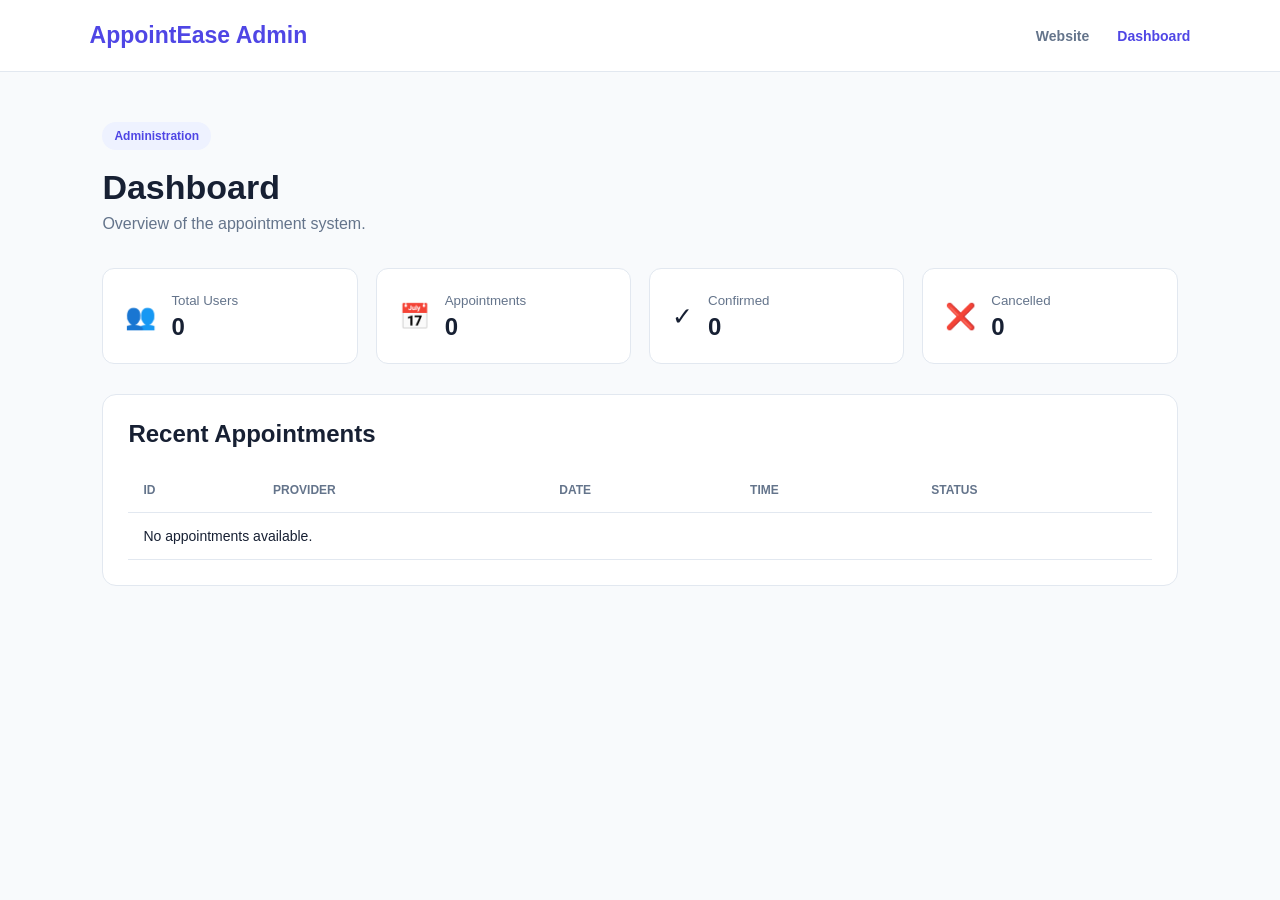
==== admin.html @ 82536679 "first commit" ====
<!DOCTYPE html>
<html lang="en">
<head>
    <meta charset="UTF-8">
    <meta name="viewport" content="width=device-width, initial-scale=1.0">
    <title>Admin Dashboard | AppointEase</title>
    <link rel="stylesheet" href="css/style.css">
</head>

<body>

<nav class="navbar">
    <div class="logo">AppointEase Admin</div>

    <div class="nav-links">
        <a href="index.html">Website</a>
        <a href="admin.html" class="active">Dashboard</a>
    </div>
</nav>

<main class="page-container">

    <div class="page-header">
        <div>
            <span class="badge">Administration</span>
            <h1>Dashboard</h1>
            <p>Overview of the appointment system.</p>
        </div>
    </div>

    <div class="stats-grid">

        <div class="stat-card">
            <span>👥</span>
            <div>
                <small>Total Users</small>
                <h2 id="userCount">0</h2>
            </div>
        </div>

        <div class="stat-card">
            <span>📅</span>
            <div>
                <small>Appointments</small>
                <h2 id="appointmentCount">0</h2>
            </div>
        </div>

        <div class="stat-card">
            <span>✓</span>
            <div>
                <small>Confirmed</small>
                <h2 id="confirmedCount">0</h2>
            </div>
        </div>

        <div class="stat-card">
            <span>❌</span>
            <div>
                <small>Cancelled</small>
                <h2 id="cancelledCount">0</h2>
            </div>
        </div>

    </div>

    <div class="admin-section">

        <h2>Recent Appointments</h2>

        <div class="table-wrapper">

            <table>

                <thead>
                    <tr>
                        <th>ID</th>
                        <th>Provider</th>
                        <th>Date</th>
                        <th>Time</th>
                        <th>Status</th>
                    </tr>
                </thead>

                <tbody id="adminAppointments"></tbody>

            </table>

        </div>

    </div>

</main>

<script src="js/admin.js"></script>

</body>
</html>
---- css/style.css ----
* {
    margin: 0;
    padding: 0;
    box-sizing: border-box;
}

:root {
    --primary: #4f46e5;
    --primary-dark: #3730a3;
    --background: #f8fafc;
    --white: #ffffff;
    --text: #172033;
    --muted: #64748b;
    --border: #e2e8f0;
    --success: #16a34a;
    --danger: #dc2626;
}

body {
    font-family: Arial, Helvetica, sans-serif;
    background: var(--background);
    color: var(--text);
}

/* NAVBAR */

.navbar {
    height: 72px;
    background: var(--white);
    border-bottom: 1px solid var(--border);

    display: flex;
    align-items: center;
    justify-content: space-between;

    padding: 0 7%;
}

.logo {
    font-size: 23px;
    font-weight: 800;
    color: var(--primary);
}

.nav-links {
    display: flex;
    gap: 28px;
    align-items: center;
}

.nav-links a {
    color: var(--muted);
    text-decoration: none;
    font-size: 14px;
    font-weight: 600;
}

.nav-links a:hover,
.nav-links a.active {
    color: var(--primary);
}

/* BUTTONS */

.btn {
    display: inline-flex;
    justify-content: center;
    align-items: center;

    padding: 12px 20px;

    border-radius: 8px;

    text-decoration: none;

    font-size: 14px;
    font-weight: 700;

    border: none;
    cursor: pointer;

    transition: 0.2s;
}

.primary {
    background: var(--primary);
    color: white;
}

.primary:hover {
    background: var(--primary-dark);
}

.secondary {
    background: white;
    color: var(--primary);
    border: 1px solid var(--border);
}

.secondary:hover {
    border-color: var(--primary);
}

.full {
    width: 100%;
}

/* HERO */

.hero {
    min-height: 550px;

    display: flex;
    align-items: center;
    justify-content: space-between;

    gap: 80px;

    padding: 80px 10%;
}

.hero-content {
    max-width: 600px;
}

.badge {
    display: inline-block;

    background: #eef2ff;
    color: var(--primary);

    padding: 7px 12px;

    border-radius: 20px;

    font-size: 12px;
    font-weight: 700;

    margin-bottom: 18px;
}

.hero h1 {
    font-size: 52px;
    line-height: 1.08;
    margin-bottom: 20px;
}

.hero p {
    color: var(--muted);
    font-size: 17px;
    line-height: 1.7;
}

.hero-buttons {
    display: flex;
    gap: 12px;
    margin-top: 30px;
}

.hero-card {
    width: 350px;

    background: white;

    border: 1px solid var(--border);
    border-radius: 18px;

    padding: 30px;

    box-shadow: 0 20px 50px rgba(15, 23, 42, 0.08);
}

.calendar-icon {
    font-size: 48px;
    margin-bottom: 20px;
}

.hero-card h3 {
    font-size: 24px;
    margin-bottom: 8px;
}

.hero-card p {
    font-size: 14px;
}

.mini-appointment {
    margin-top: 15px;

    padding: 15px;

    background: #f8fafc;

    border-radius: 10px;

    display: flex;
    justify-content: space-between;
}

/* FEATURES */

.features {
    background: white;
    padding: 80px 10%;
    text-align: center;
}

.features h2 {
    font-size: 34px;
}

.section-subtitle {
    color: var(--muted);
    margin-top: 10px;
}

.feature-grid {
    margin-top: 45px;

    display: grid;

    grid-template-columns: repeat(4, 1fr);

    gap: 20px;
}

.feature-card {
    border: 1px solid var(--border);
    border-radius: 14px;

    padding: 30px;

    text-align: left;
}

.feature-icon {
    font-size: 30px;
    margin-bottom: 18px;
}

.feature-card h3 {
    margin-bottom: 10px;
}

.feature-card p {
    color: var(--muted);
    font-size: 14px;
    line-height: 1.6;
}

/* PAGE */

.page-container {
    padding: 50px 8%;
}

.page-header {
    display: flex;
    align-items: center;
    justify-content: space-between;

    margin-bottom: 35px;
}

.page-header h1 {
    font-size: 34px;
    margin-bottom: 8px;
}

.page-header p {
    color: var(--muted);
}

.search-input {
    width: 280px;
}

/* INPUTS */

input,
select,
textarea {
    width: 100%;

    padding: 13px 14px;

    border: 1px solid var(--border);
    border-radius: 8px;

    font-size: 14px;

    outline: none;

    background: white;

    margin-bottom: 20px;
}

input:focus,
select:focus,
textarea:focus {
    border-color: var(--primary);
}

label {
    display: block;

    font-size: 13px;
    font-weight: 700;

    margin-bottom: 8px;
}

/* PROVIDERS */

.provider-grid {
    display: grid;

    grid-template-columns: repeat(4, 1fr);

    gap: 20px;
}

.provider-card {
    background: white;

    border: 1px solid var(--border);

    border-radius: 14px;

    padding: 25px;

    text-align: center;
}

.provider-avatar {
    width: 80px;
    height: 80px;

    display: flex;
    align-items: center;
    justify-content: center;

    background: #eef2ff;

    border-radius: 50%;

    font-size: 38px;

    margin: 0 auto 18px;
}

.provider-card h3 {
    margin-bottom: 7px;
}

.specialty {
    color: var(--muted);
    font-size: 14px;
}

.provider-info {
    display: flex;
    justify-content: space-between;

    padding: 15px 0;

    margin: 15px 0;

    border-top: 1px solid var(--border);
    border-bottom: 1px solid var(--border);

    font-size: 13px;
}

/* BOOKING */

.form-page {
    max-width: 800px;
    margin: auto;
    padding: 55px 20px;
}

.form-header {
    text-align: center;
    margin-bottom: 30px;
}

.form-header h1 {
    font-size: 34px;
    margin-bottom: 8px;
}

.form-header p {
    color: var(--muted);
}

.booking-card {
    background: white;

    border: 1px solid var(--border);

    border-radius: 15px;

    padding: 35px;

    box-shadow: 0 10px 30px rgba(15, 23, 42, 0.04);
}

/* APPOINTMENTS */

.stats-grid {
    display: grid;

    grid-template-columns: repeat(4, 1fr);

    gap: 18px;

    margin-bottom: 30px;
}

.stat-card {
    background: white;

    border: 1px solid var(--border);

    border-radius: 12px;

    padding: 22px;

    display: flex;
    gap: 15px;
    align-items: center;
}

.stat-card > span {
    font-size: 25px;
}

.stat-card small {
    color: var(--muted);
}

.stat-card h2 {
    margin-top: 4px;
}

.appointment-list {
    display: grid;
    gap: 15px;
}

.appointment-card {
    background: white;

    border: 1px solid var(--border);

    border-radius: 12px;

    padding: 22px;

    display: flex;
    align-items: center;
    justify-content: space-between;
}

.appointment-card h3 {
    margin-bottom: 8px;
}

.appointment-card p {
    color: var(--muted);
    font-size: 14px;
    margin-bottom: 5px;
}

.appointment-actions {
    display: flex;
    gap: 8px;
}

.status {
    display: inline-block;

    padding: 5px 10px;

    border-radius: 20px;

    font-size: 12px;
    font-weight: 700;
}

.status.confirmed {
    color: var(--success);
    background: #dcfce7;
}

.status.cancelled {
    color: var(--danger);
    background: #fee2e2;
}

.status.completed {
    color: var(--primary);
    background: #eef2ff;
}

/* AUTH */

.auth-body {
    min-height: 100vh;

    display: flex;
    justify-content: center;
    align-items: center;

    background: #f1f5f9;
}

.auth-container {
    width: 900px;

    display: grid;

    grid-template-columns: 1fr 1fr;

    background: white;

    border-radius: 18px;

    overflow: hidden;

    box-shadow: 0 20px 60px rgba(15, 23, 42, 0.1);
}

.auth-brand {
    background: #eef2ff;

    padding: 60px;

    display: flex;
    flex-direction: column;
    justify-content: center;
}

.auth-brand h1 {
    font-size: 38px;
    margin: 30px 0 12px;
}

.auth-brand p {
    color: var(--muted);
    line-height: 1.6;
}

.auth-card {
    padding: 50px;
}

.auth-card h2 {
    font-size: 30px;
    margin-bottom: 8px;
}

.muted {
    color: var(--muted);
    margin-bottom: 30px;
}

.auth-footer {
    text-align: center;
    color: var(--muted);
    font-size: 14px;
    margin-top: 20px;
}

.auth-footer a {
    color: var(--primary);
    font-weight: 700;
}

/* PROFILE */

.profile-page {
    max-width: 700px;
    margin: auto;
    padding: 60px 20px;
}

.profile-card {
    background: white;

    border: 1px solid var(--border);

    border-radius: 18px;

    padding: 40px;

    text-align: center;
}

.profile-avatar {
    width: 100px;
    height: 100px;

    border-radius: 50%;

    background: #eef2ff;

    display: flex;
    align-items: center;
    justify-content: center;

    font-size: 45px;

    margin: auto auto 20px;
}

.profile-card > p {
    color: var(--muted);
}

.profile-details {
    display: grid;

    grid-template-columns: 1fr 1fr;

    gap: 15px;

    margin: 30px 0;

    text-align: left;
}

.profile-details div {
    padding: 18px;

    border: 1px solid var(--border);

    border-radius: 10px;
}

.profile-details span {
    display: block;

    font-size: 12px;

    color: var(--muted);

    margin-bottom: 7px;
}

/* ADMIN */

.admin-section {
    background: white;

    border: 1px solid var(--border);

    border-radius: 14px;

    padding: 25px;
}

.admin-section h2 {
    margin-bottom: 20px;
}

.table-wrapper {
    overflow-x: auto;
}

table {
    width: 100%;
    border-collapse: collapse;
}

th,
td {
    padding: 15px;

    text-align: left;

    border-bottom: 1px solid var(--border);

    font-size: 14px;
}

th {
    color: var(--muted);
    font-size: 12px;
    text-transform: uppercase;
}

/* MODAL */

.modal {
    display: none;

    position: fixed;

    inset: 0;

    background: rgba(15, 23, 42, 0.5);

    align-items: center;
    justify-content: center;

    padding: 20px;
}

.modal.show {
    display: flex;
}

.modal-card {
    width: 400px;

    background: white;

    border-radius: 16px;

    padding: 35px;

    text-align: center;
}

.success-icon {
    width: 65px;
    height: 65px;

    margin: 0 auto 20px;

    border-radius: 50%;

    background: #dcfce7;

    color: var(--success);

    display: flex;
    align-items: center;
    justify-content: center;

    font-size: 30px;
}

.modal-card h2 {
    margin-bottom: 10px;
}

.modal-card p {
    color: var(--muted);
    margin-bottom: 25px;
}

/* FOOTER */

footer {
    padding: 30px;

    text-align: center;

    background: #0f172a;

    color: #94a3b8;

    font-size: 13px;
}

/* RESPONSIVE */

@media (max-width: 900px) {

    .hero {
        flex-direction: column;
        padding: 60px 7%;
    }

    .hero-card {
        width: 100%;
    }

    .feature-grid,
    .provider-grid {
        grid-template-columns: repeat(2, 1fr);
    }

    .stats-grid {
        grid-template-columns: repeat(2, 1fr);
    }

    .auth-container {
        width: 95%;
    }
}

@media (max-width: 600px) {

    .navbar {
        padding: 0 20px;
    }

    .nav-links {
        display: none;
    }

    .hero h1 {
        font-size: 38px;
    }

    .feature-grid,
    .provider-grid,
    .stats-grid {
        grid-template-columns: 1fr;
    }

    .page-header {
        flex-direction: column;
        align-items: flex-start;
        gap: 20px;
    }

    .search-input {
        width: 100%;
    }

    .auth-container {
        grid-template-columns: 1fr;
    }

    .auth-brand {
        display: none;
    }

    .appointment-card {
        flex-direction: column;
        align-items: flex-start;
        gap: 20px;
    }

    .profile-details {
        grid-template-columns: 1fr;
    }
}
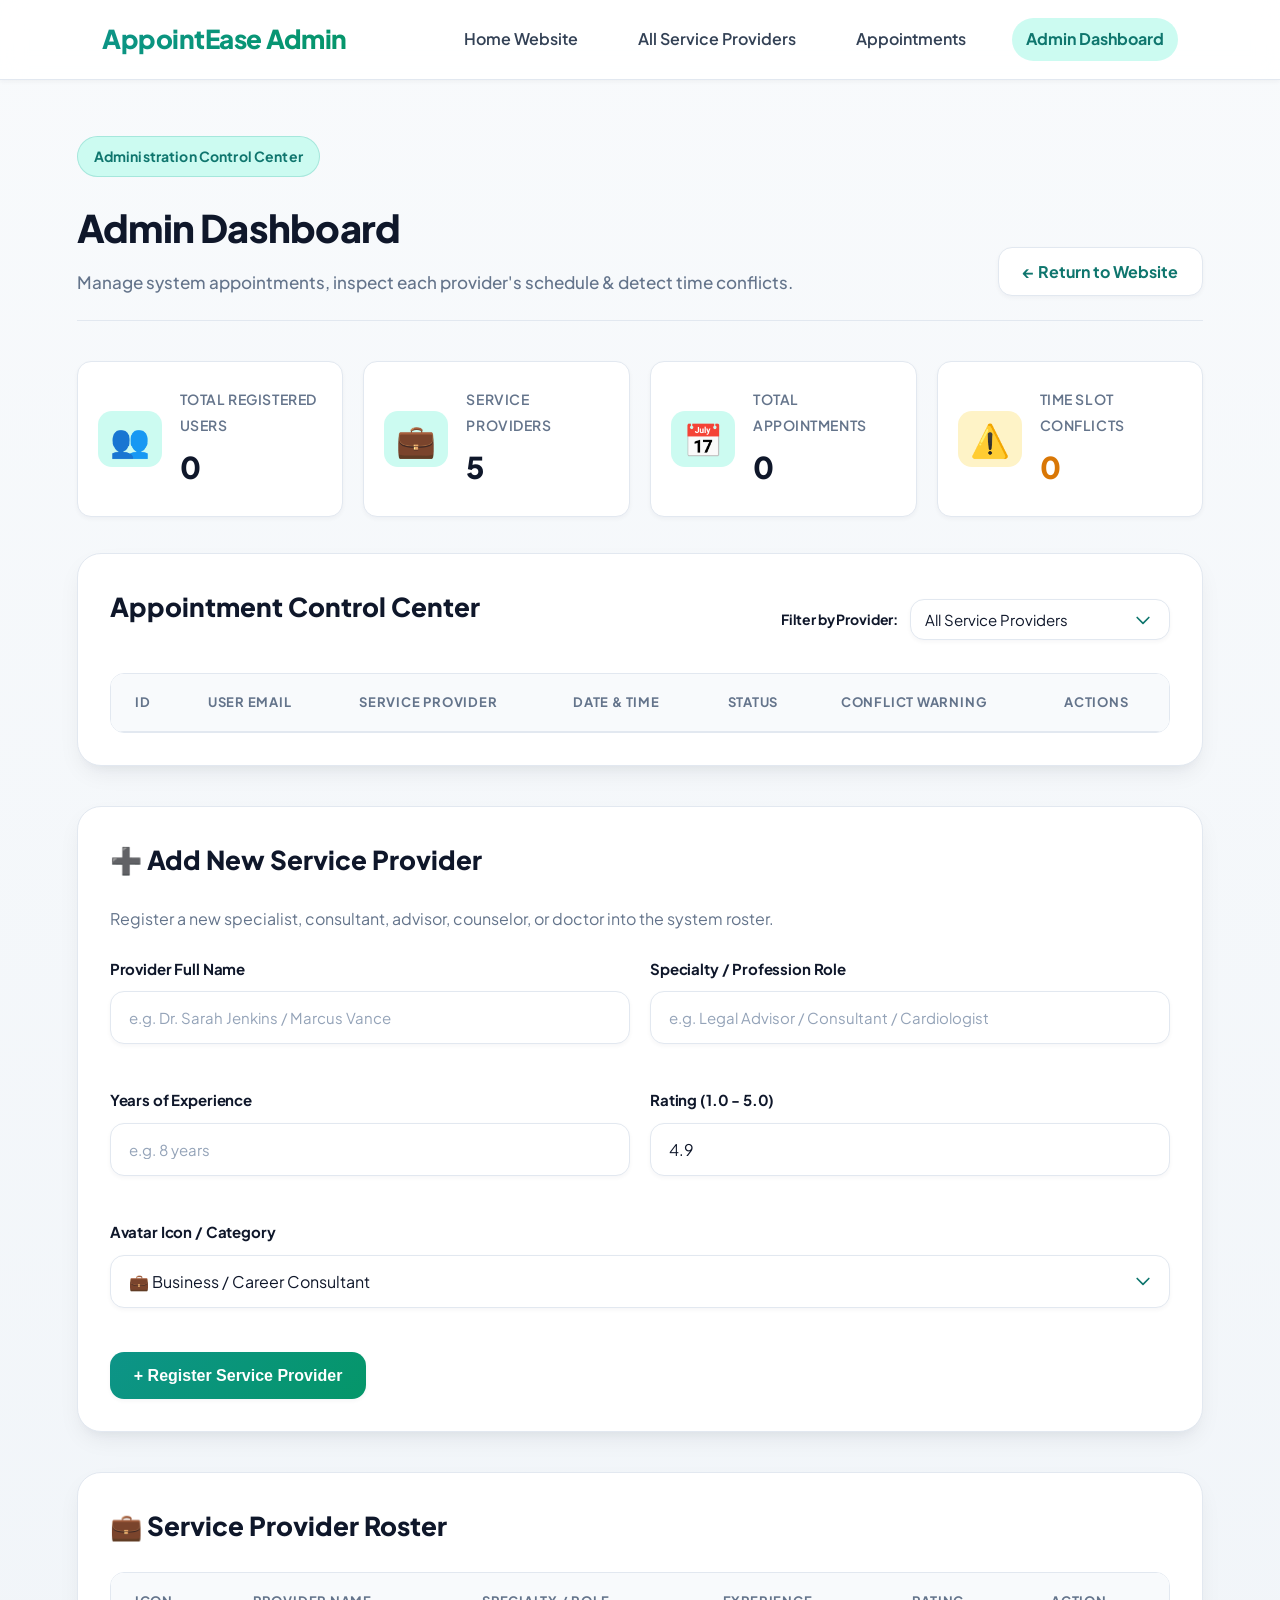
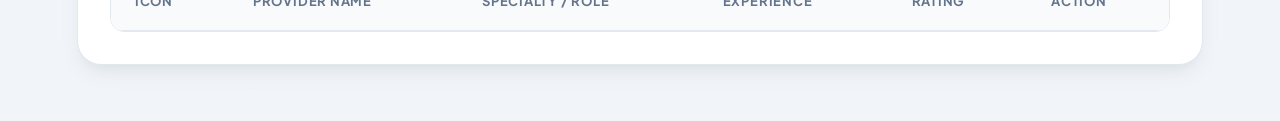
==== commit 5ba0b189: "full ui implementation 1" ====
--- a/admin.html
+++ b/admin.html
@@ -4,6 +4,9 @@
     <meta charset="UTF-8">
     <meta name="viewport" content="width=device-width, initial-scale=1.0">
     <title>Admin Dashboard | AppointEase</title>
+    <link rel="preconnect" href="https://fonts.googleapis.com">
+    <link rel="preconnect" href="https://fonts.gstatic.com" crossorigin>
+    <link href="https://fonts.googleapis.com/css2?family=Plus+Jakarta+Sans:wght@400;500;600;700;800&display=swap" rel="stylesheet">
     <link rel="stylesheet" href="css/style.css">
 </head>
 
@@ -13,8 +16,10 @@
     <div class="logo">AppointEase Admin</div>
 
     <div class="nav-links">
-        <a href="index.html">Website</a>
-        <a href="admin.html" class="active">Dashboard</a>
+        <a href="index.html">Home Website</a>
+        <a href="providers.html">All Service Providers</a>
+        <a href="appointments.html">Appointments</a>
+        <a href="admin.html" class="active">Admin Dashboard</a>
     </div>
 </nav>
 
@@ -22,51 +27,66 @@
 
     <div class="page-header">
         <div>
-            <span class="badge">Administration</span>
-            <h1>Dashboard</h1>
-            <p>Overview of the appointment system.</p>
+            <span class="badge">Administration Control Center</span>
+            <h1>Admin Dashboard</h1>
+            <p>Manage system appointments, inspect each provider's schedule & detect time conflicts.</p>
         </div>
+
+        <a href="index.html" class="btn secondary">
+            ← Return to Website
+        </a>
     </div>
 
+    <!-- STATS OVERVIEW -->
     <div class="stats-grid">
 
         <div class="stat-card">
             <span>👥</span>
             <div>
-                <small>Total Users</small>
+                <small>Total Registered Users</small>
                 <h2 id="userCount">0</h2>
+            </div>
+        </div>
+
+        <div class="stat-card">
+            <span>💼</span>
+            <div>
+                <small>Service Providers</small>
+                <h2 id="providerCount">0</h2>
             </div>
         </div>
 
         <div class="stat-card">
             <span>📅</span>
             <div>
-                <small>Appointments</small>
+                <small>Total Appointments</small>
                 <h2 id="appointmentCount">0</h2>
             </div>
         </div>
 
-        <div class="stat-card">
-            <span>✓</span>
+        <div class="stat-card" id="adminConflictStatCard">
+            <span style="background: #fef3c7; color: #d97706;">⚠️</span>
             <div>
-                <small>Confirmed</small>
-                <h2 id="confirmedCount">0</h2>
-            </div>
-        </div>
-
-        <div class="stat-card">
-            <span>❌</span>
-            <div>
-                <small>Cancelled</small>
-                <h2 id="cancelledCount">0</h2>
+                <small>Time Slot Conflicts</small>
+                <h2 id="adminConflictCount" style="color: #d97706;">0</h2>
             </div>
         </div>
 
     </div>
 
-    <div class="admin-section">
+    <!-- APPOINTMENTS MANAGEMENT WITH PROVIDER FILTER & CONFLICT HIGHLIGHT -->
+    <div class="admin-section" style="margin-bottom: 40px;">
 
-        <h2>Recent Appointments</h2>
+        <div style="display: flex; justify-content: space-between; align-items: center; margin-bottom: 20px; flex-wrap: wrap; gap: 12px;">
+            <h2>Appointment Control Center</h2>
+
+            <div style="display: flex; gap: 12px; align-items: center;">
+                <label style="margin: 0; font-size: 14px; font-weight: 700;">Filter by Provider:</label>
+                <select id="adminProviderFilter" style="margin: 0; padding: 10px 14px; width: 260px; font-size: 15px;">
+                    <option value="ALL">All Service Providers</option>
+                </select>
+            </div>
+        </div>
 
         <div class="table-wrapper">
 
@@ -75,10 +95,12 @@
                 <thead>
                     <tr>
                         <th>ID</th>
-                        <th>Provider</th>
-                        <th>Date</th>
-                        <th>Time</th>
+                        <th>User Email</th>
+                        <th>Service Provider</th>
+                        <th>Date & Time</th>
                         <th>Status</th>
+                        <th>Conflict Warning</th>
+                        <th>Actions</th>
                     </tr>
                 </thead>
 
@@ -90,8 +112,85 @@
 
     </div>
 
+    <!-- ADD SERVICE PROVIDER FORM -->
+    <div class="admin-section" style="margin-bottom: 40px;">
+        <h2>➕ Add New Service Provider</h2>
+        <p style="color: var(--muted); margin-bottom: 24px;">Register a new specialist, consultant, advisor, counselor, or doctor into the system roster.</p>
+
+        <form id="addProviderForm" style="display: grid; grid-template-columns: 1fr 1fr; gap: 20px;">
+
+            <div>
+                <label>Provider Full Name</label>
+                <input type="text" id="pName" placeholder="e.g. Dr. Sarah Jenkins / Marcus Vance" required>
+            </div>
+
+            <div>
+                <label>Specialty / Profession Role</label>
+                <input type="text" id="pSpecialty" placeholder="e.g. Legal Advisor / Consultant / Cardiologist" required>
+            </div>
+
+            <div>
+                <label>Years of Experience</label>
+                <input type="text" id="pExperience" placeholder="e.g. 8 years" required>
+            </div>
+
+            <div>
+                <label>Rating (1.0 - 5.0)</label>
+                <input type="text" id="pRating" placeholder="e.g. 4.9" value="4.9" required>
+            </div>
+
+            <div style="grid-column: span 2;">
+                <label>Avatar Icon / Category</label>
+                <select id="pIcon" required>
+                    <option value="💼">💼 Business / Career Consultant</option>
+                    <option value="⚖️">⚖️ Legal Advisor</option>
+                    <option value="🎓">🎓 Student / Education Counselor</option>
+                    <option value="💻">💻 Technical Specialist / IT</option>
+                    <option value="💈">💈 Stylist / Grooming Specialist</option>
+                    <option value="🎨">🎨 Creative / Design Advisor</option>
+                    <option value="👨‍⚕️">👨‍⚕️ Male Medical Specialist</option>
+                    <option value="👩‍⚕️">👩‍⚕️ Female Medical Specialist</option>
+                </select>
+            </div>
+
+            <div style="grid-column: span 2;">
+                <button type="submit" class="btn primary">
+                    + Register Service Provider
+                </button>
+            </div>
+
+        </form>
+    </div>
+
+    <!-- SERVICE PROVIDER ROSTER MANAGEMENT -->
+    <div class="admin-section">
+        <h2>💼 Service Provider Roster</h2>
+
+        <div class="table-wrapper">
+
+            <table>
+
+                <thead>
+                    <tr>
+                        <th>Icon</th>
+                        <th>Provider Name</th>
+                        <th>Specialty / Role</th>
+                        <th>Experience</th>
+                        <th>Rating</th>
+                        <th>Action</th>
+                    </tr>
+                </thead>
+
+                <tbody id="adminProviderList"></tbody>
+
+            </table>
+
+        </div>
+    </div>
+
 </main>
 
+<script src="js/app.js"></script>
 <script src="js/admin.js"></script>
 
 </body>
--- a/css/style.css
+++ b/css/style.css
@@ -1,3 +1,5 @@
+@import url('https://fonts.googleapis.com/css2?family=Plus+Jakarta+Sans:wght@400;500;600;700;800&display=swap');
+
 * {
     margin: 0;
     padding: 0;
@@ -5,59 +7,104 @@
 }
 
 :root {
-    --primary: #4f46e5;
-    --primary-dark: #3730a3;
+    --primary: #0d9488;
+    --primary-dark: #0f766e;
+    --primary-light: #ccfbf1;
+    --primary-gradient: linear-gradient(135deg, #0d9488 0%, #059669 100%);
+    --accent: #f97316;
+    --accent-light: #ffedd5;
     --background: #f8fafc;
-    --white: #ffffff;
-    --text: #172033;
+    --bg-gradient: linear-gradient(180deg, #f8fafc 0%, #f1f5f9 100%);
+    --surface: #ffffff;
+    --surface-glass: rgba(255, 255, 255, 0.88);
+    --text: #0f172a;
+    --text-secondary: #334155;
     --muted: #64748b;
     --border: #e2e8f0;
+    --border-hover: #cbd5e1;
     --success: #16a34a;
+    --success-bg: #dcfce7;
     --danger: #dc2626;
+    --danger-bg: #fee2e2;
+    --warning: #d97706;
+    --warning-bg: #fef3c7;
+    --shadow-sm: 0 2px 4px rgba(15, 23, 42, 0.04);
+    --shadow-md: 0 10px 25px -5px rgba(15, 23, 42, 0.08), 0 8px 10px -6px rgba(15, 23, 42, 0.04);
+    --shadow-lg: 0 20px 35px -10px rgba(15, 23, 42, 0.12), 0 10px 15px -5px rgba(15, 23, 42, 0.06);
+    --radius-sm: 8px;
+    --radius-md: 14px;
+    --radius-lg: 24px;
+    --radius-pill: 9999px;
 }
 
 body {
-    font-family: Arial, Helvetica, sans-serif;
+    font-family: 'Plus Jakarta Sans', -apple-system, BlinkMacSystemFont, "Segoe UI", Roboto, sans-serif;
     background: var(--background);
-    color: var(--text);
+    background-image: var(--bg-gradient);
+    color: var(--text);
+    line-height: 1.65;
+    font-size: 16px;
+    -webkit-font-smoothing: antialiased;
+    -moz-osx-font-smoothing: grayscale;
+    min-height: 100vh;
 }
 
 /* NAVBAR */
 
 .navbar {
-    height: 72px;
-    background: var(--white);
+    height: 80px;
+    background: var(--surface-glass);
+    backdrop-filter: blur(12px);
+    -webkit-backdrop-filter: blur(12px);
     border-bottom: 1px solid var(--border);
-
+    position: sticky;
+    top: 0;
+    z-index: 100;
     display: flex;
     align-items: center;
     justify-content: space-between;
-
-    padding: 0 7%;
+    padding: 0 8%;
+    box-shadow: var(--shadow-sm);
+    transition: all 0.3s ease;
 }
 
 .logo {
-    font-size: 23px;
-    font-weight: 800;
+    font-size: 26px;
+    font-weight: 800;
+    letter-spacing: -0.02em;
+    background: var(--primary-gradient);
+    -webkit-background-clip: text;
+    -webkit-text-fill-color: transparent;
+    display: flex;
+    align-items: center;
+    gap: 8px;
+}
+
+.nav-links {
+    display: flex;
+    gap: 32px;
+    align-items: center;
+}
+
+.nav-links a {
+    color: var(--text-secondary);
+    text-decoration: none;
+    font-size: 16px;
+    font-weight: 600;
+    padding: 8px 14px;
+    border-radius: var(--radius-pill);
+    transition: all 0.2s ease;
+}
+
+.nav-links a:hover {
     color: var(--primary);
-}
-
-.nav-links {
-    display: flex;
-    gap: 28px;
-    align-items: center;
-}
-
-.nav-links a {
-    color: var(--muted);
-    text-decoration: none;
-    font-size: 14px;
-    font-weight: 600;
-}
-
-.nav-links a:hover,
+    background: var(--primary-light);
+}
+
 .nav-links a.active {
-    color: var(--primary);
+    color: var(--primary-dark);
+    background: var(--primary-light);
+    font-weight: 700;
 }
 
 /* BUTTONS */
@@ -66,738 +113,952 @@
     display: inline-flex;
     justify-content: center;
     align-items: center;
-
-    padding: 12px 20px;
-
-    border-radius: 8px;
-
+    gap: 8px;
+    padding: 14px 24px;
+    border-radius: var(--radius-md);
     text-decoration: none;
-
-    font-size: 14px;
-    font-weight: 700;
-
+    font-size: 16px;
+    font-weight: 700;
     border: none;
     cursor: pointer;
-
-    transition: 0.2s;
+    transition: all 0.25s cubic-bezier(0.4, 0, 0.2, 1);
+    box-shadow: var(--shadow-sm);
+    line-height: 1.2;
+}
+
+.btn:hover {
+    transform: translateY(-2px);
+    box-shadow: var(--shadow-md);
+}
+
+.btn:active {
+    transform: translateY(0);
 }
 
 .primary {
-    background: var(--primary);
+    background: var(--primary-gradient);
     color: white;
 }
 
 .primary:hover {
-    background: var(--primary-dark);
+    filter: brightness(1.05);
 }
 
 .secondary {
-    background: white;
-    color: var(--primary);
-    border: 1px solid var(--border);
+    background: var(--surface);
+    color: var(--primary-dark);
+    border: 1.5px solid var(--border);
 }
 
 .secondary:hover {
     border-color: var(--primary);
+    background: var(--primary-light);
+}
+
+.danger {
+    background: #fef2f2;
+    color: var(--danger);
+    border: 1.5px solid #fecaca;
+}
+
+.danger:hover {
+    background: #fee2e2;
+    border-color: var(--danger);
 }
 
 .full {
     width: 100%;
 }
 
+/* BADGE */
+
+.badge {
+    display: inline-flex;
+    align-items: center;
+    gap: 6px;
+    background: var(--primary-light);
+    color: var(--primary-dark);
+    padding: 8px 16px;
+    border-radius: var(--radius-pill);
+    font-size: 14px;
+    font-weight: 700;
+    letter-spacing: 0.01em;
+    margin-bottom: 20px;
+    border: 1px solid rgba(13, 148, 136, 0.2);
+}
+
 /* HERO */
 
 .hero {
-    min-height: 550px;
-
+    min-height: 600px;
     display: flex;
     align-items: center;
     justify-content: space-between;
-
-    gap: 80px;
-
-    padding: 80px 10%;
+    gap: 60px;
+    padding: 90px 8%;
+    background: radial-gradient(circle at 80% 20%, #ccfbf1 0%, rgba(248, 250, 252, 0) 50%),
+                radial-gradient(circle at 10% 80%, #ffedd5 0%, rgba(248, 250, 252, 0) 50%),
+                var(--background);
 }
 
 .hero-content {
-    max-width: 600px;
-}
-
-.badge {
+    max-width: 620px;
+}
+
+.hero h1 {
+    font-size: clamp(42px, 5.5vw, 64px);
+    line-height: 1.15;
+    font-weight: 800;
+    letter-spacing: -0.03em;
+    color: var(--text);
+    margin-bottom: 24px;
+}
+
+.hero p {
+    color: var(--muted);
+    font-size: 19px;
+    line-height: 1.7;
+    font-weight: 500;
+}
+
+.hero-buttons {
+    display: flex;
+    gap: 16px;
+    margin-top: 36px;
+    flex-wrap: wrap;
+}
+
+.hero-card {
+    width: 380px;
+    background: var(--surface);
+    border: 1px solid var(--border);
+    border-radius: var(--radius-lg);
+    padding: 36px;
+    box-shadow: var(--shadow-lg);
+    transition: transform 0.3s ease, box-shadow 0.3s ease;
+}
+
+.hero-card:hover {
+    transform: translateY(-4px);
+    box-shadow: 0 25px 50px -12px rgba(15, 23, 42, 0.15);
+}
+
+.calendar-icon {
+    font-size: 54px;
+    margin-bottom: 20px;
     display: inline-block;
-
-    background: #eef2ff;
-    color: var(--primary);
-
-    padding: 7px 12px;
-
-    border-radius: 20px;
-
-    font-size: 12px;
-    font-weight: 700;
-
-    margin-bottom: 18px;
-}
-
-.hero h1 {
-    font-size: 52px;
-    line-height: 1.08;
+    filter: drop-shadow(0 4px 6px rgba(0,0,0,0.1));
+}
+
+.hero-card h3 {
+    font-size: 26px;
+    font-weight: 700;
+    margin-bottom: 10px;
+    color: var(--text);
+}
+
+.hero-card p {
+    font-size: 16px;
+    color: var(--muted);
+    line-height: 1.6;
+}
+
+.mini-appointment {
+    margin-top: 18px;
+    padding: 16px 20px;
+    background: #f1f5f9;
+    border-radius: var(--radius-md);
+    border: 1px solid var(--border);
+    display: flex;
+    justify-content: space-between;
+    align-items: center;
+    font-size: 15px;
+    font-weight: 600;
+}
+
+.mini-appointment strong {
+    color: var(--primary-dark);
+    font-size: 16px;
+}
+
+/* FEATURES */
+
+.features {
+    background: var(--surface);
+    padding: 90px 8%;
+    text-align: center;
+    border-top: 1px solid var(--border);
+    border-bottom: 1px solid var(--border);
+}
+
+.features h2 {
+    font-size: 38px;
+    font-weight: 800;
+    letter-spacing: -0.02em;
+    color: var(--text);
+}
+
+.section-subtitle {
+    color: var(--muted);
+    margin-top: 12px;
+    font-size: 18px;
+    font-weight: 500;
+}
+
+.feature-grid {
+    margin-top: 54px;
+    display: grid;
+    grid-template-columns: repeat(4, 1fr);
+    gap: 24px;
+}
+
+.feature-card {
+    background: var(--surface);
+    border: 1px solid var(--border);
+    border-radius: var(--radius-lg);
+    padding: 32px 28px;
+    text-align: left;
+    transition: all 0.3s ease;
+    box-shadow: var(--shadow-sm);
+}
+
+.feature-card:hover {
+    transform: translateY(-6px);
+    border-color: var(--primary);
+    box-shadow: var(--shadow-md);
+}
+
+.feature-icon {
+    font-size: 38px;
     margin-bottom: 20px;
-}
-
-.hero p {
+    display: inline-block;
+    padding: 12px;
+    background: var(--primary-light);
+    border-radius: var(--radius-md);
+}
+
+.feature-card h3 {
+    font-size: 20px;
+    font-weight: 700;
+    margin-bottom: 12px;
+    color: var(--text);
+}
+
+.feature-card p {
+    color: var(--muted);
+    font-size: 15px;
+    line-height: 1.65;
+}
+
+/* PAGE CONTAINER & HEADERS */
+
+.page-container {
+    max-width: 1280px;
+    margin: auto;
+    padding: 56px 6%;
+}
+
+.page-header {
+    display: flex;
+    align-items: flex-end;
+    justify-content: space-between;
+    margin-bottom: 40px;
+    padding-bottom: 24px;
+    border-bottom: 1px solid var(--border);
+}
+
+.page-header h1 {
+    font-size: 38px;
+    font-weight: 800;
+    letter-spacing: -0.02em;
+    color: var(--text);
+    margin-bottom: 8px;
+}
+
+.page-header p {
     color: var(--muted);
     font-size: 17px;
-    line-height: 1.7;
-}
-
-.hero-buttons {
-    display: flex;
-    gap: 12px;
-    margin-top: 30px;
-}
-
-.hero-card {
-    width: 350px;
-
-    background: white;
-
-    border: 1px solid var(--border);
-    border-radius: 18px;
-
-    padding: 30px;
-
-    box-shadow: 0 20px 50px rgba(15, 23, 42, 0.08);
-}
-
-.calendar-icon {
-    font-size: 48px;
-    margin-bottom: 20px;
-}
-
-.hero-card h3 {
-    font-size: 24px;
-    margin-bottom: 8px;
-}
-
-.hero-card p {
-    font-size: 14px;
-}
-
-.mini-appointment {
-    margin-top: 15px;
-
-    padding: 15px;
-
-    background: #f8fafc;
-
-    border-radius: 10px;
-
-    display: flex;
-    justify-content: space-between;
-}
-
-/* FEATURES */
-
-.features {
-    background: white;
-    padding: 80px 10%;
-    text-align: center;
-}
-
-.features h2 {
-    font-size: 34px;
-}
-
-.section-subtitle {
-    color: var(--muted);
-    margin-top: 10px;
-}
-
-.feature-grid {
-    margin-top: 45px;
-
-    display: grid;
-
-    grid-template-columns: repeat(4, 1fr);
-
-    gap: 20px;
-}
-
-.feature-card {
-    border: 1px solid var(--border);
-    border-radius: 14px;
-
-    padding: 30px;
-
-    text-align: left;
-}
-
-.feature-icon {
-    font-size: 30px;
-    margin-bottom: 18px;
-}
-
-.feature-card h3 {
+    font-weight: 500;
+}
+
+.search-input {
+    width: 320px;
+    margin-bottom: 0;
+}
+
+/* INPUTS & FORM CONTROLS */
+
+label {
+    display: block;
+    font-size: 15px;
+    font-weight: 700;
+    color: var(--text);
     margin-bottom: 10px;
-}
-
-.feature-card p {
-    color: var(--muted);
-    font-size: 14px;
-    line-height: 1.6;
-}
-
-/* PAGE */
-
-.page-container {
-    padding: 50px 8%;
-}
-
-.page-header {
-    display: flex;
-    align-items: center;
-    justify-content: space-between;
-
-    margin-bottom: 35px;
-}
-
-.page-header h1 {
-    font-size: 34px;
-    margin-bottom: 8px;
-}
-
-.page-header p {
-    color: var(--muted);
-}
-
-.search-input {
-    width: 280px;
-}
-
-/* INPUTS */
+    letter-spacing: -0.01em;
+}
 
 input,
 select,
 textarea {
     width: 100%;
-
-    padding: 13px 14px;
-
-    border: 1px solid var(--border);
-    border-radius: 8px;
-
-    font-size: 14px;
-
+    padding: 15px 18px;
+    border: 1.5px solid var(--border);
+    border-radius: var(--radius-md);
+    font-size: 16px;
+    font-family: inherit;
+    color: var(--text);
     outline: none;
-
-    background: white;
-
-    margin-bottom: 20px;
+    background: var(--surface);
+    margin-bottom: 24px;
+    transition: all 0.2s ease;
+    box-shadow: var(--shadow-sm);
 }
 
 input:focus,
 select:focus,
 textarea:focus {
     border-color: var(--primary);
-}
-
-label {
-    display: block;
-
-    font-size: 13px;
-    font-weight: 700;
-
-    margin-bottom: 8px;
+    box-shadow: 0 0 0 4px rgba(13, 148, 136, 0.15);
+    background: white;
+}
+
+input::placeholder,
+textarea::placeholder {
+    color: #94a3b8;
+    font-size: 15px;
+}
+
+select {
+    cursor: pointer;
+    appearance: none;
+    background-image: url("data:image/svg+xml,%3Csvg xmlns='http://www.w3.org/2000/svg' fill='none' viewBox='0 0 24 24' stroke='%230f766e'%3E%3Cpath stroke-linecap='round' stroke-linejoin='round' stroke-width='2' d='M19 9l-7 7-7-7'%3E%3C/path%3E%3C/svg%3E");
+    background-repeat: no-repeat;
+    background-position: right 16px center;
+    background-size: 20px;
+    padding-right: 48px;
+}
+
+textarea {
+    resize: vertical;
+    min-height: 120px;
 }
 
 /* PROVIDERS */
 
 .provider-grid {
     display: grid;
-
     grid-template-columns: repeat(4, 1fr);
-
-    gap: 20px;
+    gap: 24px;
 }
 
 .provider-card {
-    background: white;
-
+    background: var(--surface);
     border: 1px solid var(--border);
-
-    border-radius: 14px;
-
-    padding: 25px;
-
+    border-radius: var(--radius-lg);
+    padding: 30px 24px;
     text-align: center;
+    transition: all 0.3s ease;
+    box-shadow: var(--shadow-sm);
+    display: flex;
+    flex-direction: column;
+    justify-content: space-between;
+}
+
+.provider-card:hover {
+    transform: translateY(-6px);
+    box-shadow: var(--shadow-lg);
+    border-color: var(--primary-light);
 }
 
 .provider-avatar {
-    width: 80px;
-    height: 80px;
-
+    width: 90px;
+    height: 90px;
     display: flex;
     align-items: center;
     justify-content: center;
-
-    background: #eef2ff;
-
+    background: var(--primary-light);
     border-radius: 50%;
-
-    font-size: 38px;
-
-    margin: 0 auto 18px;
+    font-size: 44px;
+    margin: 0 auto 20px;
+    box-shadow: 0 4px 12px rgba(13, 148, 136, 0.15);
 }
 
 .provider-card h3 {
-    margin-bottom: 7px;
+    font-size: 22px;
+    font-weight: 700;
+    margin-bottom: 6px;
+    color: var(--text);
 }
 
 .specialty {
-    color: var(--muted);
-    font-size: 14px;
+    color: var(--primary-dark);
+    font-size: 15px;
+    font-weight: 600;
+    background: #f0fdf4;
+    display: inline-block;
+    padding: 4px 12px;
+    border-radius: var(--radius-pill);
+    margin-bottom: 12px;
 }
 
 .provider-info {
     display: flex;
     justify-content: space-between;
-
-    padding: 15px 0;
-
-    margin: 15px 0;
-
+    padding: 16px 0;
+    margin: 18px 0 24px;
     border-top: 1px solid var(--border);
     border-bottom: 1px solid var(--border);
-
-    font-size: 13px;
-}
-
-/* BOOKING */
+    font-size: 15px;
+    font-weight: 600;
+    color: var(--text-secondary);
+}
+
+/* BOOKING FORM */
 
 .form-page {
-    max-width: 800px;
-    margin: auto;
-    padding: 55px 20px;
+    max-width: 760px;
+    margin: 20px auto 60px;
+    padding: 40px 24px;
 }
 
 .form-header {
     text-align: center;
-    margin-bottom: 30px;
+    margin-bottom: 36px;
 }
 
 .form-header h1 {
-    font-size: 34px;
-    margin-bottom: 8px;
+    font-size: 38px;
+    font-weight: 800;
+    margin-bottom: 10px;
+    letter-spacing: -0.02em;
 }
 
 .form-header p {
     color: var(--muted);
+    font-size: 18px;
 }
 
 .booking-card {
-    background: white;
-
+    background: var(--surface);
     border: 1px solid var(--border);
-
-    border-radius: 15px;
-
-    padding: 35px;
-
-    box-shadow: 0 10px 30px rgba(15, 23, 42, 0.04);
+    border-radius: var(--radius-lg);
+    padding: 44px;
+    box-shadow: var(--shadow-lg);
 }
 
 /* APPOINTMENTS */
 
 .stats-grid {
     display: grid;
-
     grid-template-columns: repeat(4, 1fr);
-
+    gap: 20px;
+    margin-bottom: 36px;
+}
+
+.stat-card {
+    background: var(--surface);
+    border: 1px solid var(--border);
+    border-radius: var(--radius-md);
+    padding: 24px 20px;
+    display: flex;
     gap: 18px;
-
-    margin-bottom: 30px;
-}
-
-.stat-card {
-    background: white;
-
-    border: 1px solid var(--border);
-
-    border-radius: 12px;
-
-    padding: 22px;
-
-    display: flex;
-    gap: 15px;
-    align-items: center;
+    align-items: center;
+    box-shadow: var(--shadow-sm);
+    transition: all 0.25s ease;
+}
+
+.stat-card:hover {
+    transform: translateY(-3px);
+    box-shadow: var(--shadow-md);
 }
 
 .stat-card > span {
-    font-size: 25px;
+    font-size: 32px;
+    background: var(--primary-light);
+    padding: 12px;
+    border-radius: var(--radius-md);
+    line-height: 1;
 }
 
 .stat-card small {
     color: var(--muted);
+    font-size: 14px;
+    font-weight: 600;
+    text-transform: uppercase;
+    letter-spacing: 0.04em;
 }
 
 .stat-card h2 {
     margin-top: 4px;
+    font-size: 30px;
+    font-weight: 800;
+    color: var(--text);
 }
 
 .appointment-list {
     display: grid;
-    gap: 15px;
+    gap: 20px;
 }
 
 .appointment-card {
-    background: white;
-
+    background: var(--surface);
     border: 1px solid var(--border);
-
-    border-radius: 12px;
-
-    padding: 22px;
-
+    border-radius: var(--radius-md);
+    padding: 28px;
     display: flex;
     align-items: center;
     justify-content: space-between;
+    box-shadow: var(--shadow-sm);
+    transition: all 0.25s ease;
+}
+
+.appointment-card:hover {
+    box-shadow: var(--shadow-md);
+    border-color: var(--border-hover);
 }
 
 .appointment-card h3 {
+    font-size: 22px;
+    font-weight: 700;
     margin-bottom: 8px;
+    color: var(--text);
 }
 
 .appointment-card p {
-    color: var(--muted);
+    color: var(--text-secondary);
+    font-size: 16px;
+    margin-bottom: 6px;
+}
+
+.appointment-id {
+    color: var(--primary) !important;
+    font-size: 14px !important;
+    font-weight: 800;
+    letter-spacing: 0.06em;
+    background: var(--primary-light);
+    display: inline-block;
+    padding: 4px 10px;
+    border-radius: var(--radius-pill);
+    margin-bottom: 10px !important;
+}
+
+.empty-state {
+    background: var(--surface);
+    border: 2px dashed #93c5fd;
+    border-radius: var(--radius-lg);
+    padding: 64px 32px;
+    text-align: center;
+}
+
+.empty-state strong {
+    display: block;
+    font-size: 24px;
+    font-weight: 800;
+    margin-bottom: 10px;
+    color: var(--text);
+}
+
+.empty-state p {
+    color: var(--muted);
+    font-size: 17px;
+    margin-bottom: 28px;
+}
+
+.appointment-actions {
+    display: flex;
+    gap: 12px;
+    align-items: center;
+}
+
+.status {
+    display: inline-flex;
+    align-items: center;
+    gap: 6px;
+    padding: 8px 16px;
+    border-radius: var(--radius-pill);
     font-size: 14px;
-    margin-bottom: 5px;
-}
-
-.appointment-actions {
-    display: flex;
-    gap: 8px;
-}
-
-.status {
-    display: inline-block;
-
-    padding: 5px 10px;
-
-    border-radius: 20px;
-
-    font-size: 12px;
-    font-weight: 700;
+    font-weight: 700;
+    letter-spacing: 0.02em;
 }
 
 .status.confirmed {
     color: var(--success);
-    background: #dcfce7;
+    background: var(--success-bg);
 }
 
 .status.cancelled {
     color: var(--danger);
-    background: #fee2e2;
+    background: var(--danger-bg);
 }
 
 .status.completed {
-    color: var(--primary);
-    background: #eef2ff;
-}
-
-/* AUTH */
+    color: var(--primary-dark);
+    background: var(--primary-light);
+}
+
+.status.pending {
+    color: var(--warning);
+    background: var(--warning-bg);
+}
+
+/* AUTHENTICATION PAGES */
 
 .auth-body {
     min-height: 100vh;
-
     display: flex;
     justify-content: center;
     align-items: center;
-
-    background: #f1f5f9;
+    background: linear-gradient(135deg, #0f172a 0%, #1e293b 100%);
+    padding: 30px 20px;
 }
 
 .auth-container {
-    width: 900px;
-
+    width: 960px;
     display: grid;
-
-    grid-template-columns: 1fr 1fr;
-
-    background: white;
-
-    border-radius: 18px;
-
+    grid-template-columns: 1fr 1.1fr;
+    background: var(--surface);
+    border-radius: var(--radius-lg);
     overflow: hidden;
-
-    box-shadow: 0 20px 60px rgba(15, 23, 42, 0.1);
+    box-shadow: 0 25px 60px -15px rgba(0, 0, 0, 0.4);
 }
 
 .auth-brand {
-    background: #eef2ff;
-
-    padding: 60px;
-
+    background: linear-gradient(135deg, #0f766e 0%, #0d9488 100%);
+    color: white;
+    padding: 64px 48px;
     display: flex;
     flex-direction: column;
     justify-content: center;
+    position: relative;
+    overflow: hidden;
+}
+
+.auth-brand .logo {
+    background: none;
+    -webkit-text-fill-color: white;
+    color: white;
+    font-size: 32px;
 }
 
 .auth-brand h1 {
-    font-size: 38px;
-    margin: 30px 0 12px;
+    font-size: 42px;
+    font-weight: 800;
+    margin: 32px 0 16px;
+    line-height: 1.15;
 }
 
 .auth-brand p {
-    color: var(--muted);
-    line-height: 1.6;
+    color: rgba(255, 255, 255, 0.85);
+    font-size: 18px;
+    line-height: 1.65;
 }
 
 .auth-card {
-    padding: 50px;
+    padding: 56px 48px;
+    display: flex;
+    flex-direction: column;
+    justify-content: center;
 }
 
 .auth-card h2 {
-    font-size: 30px;
+    font-size: 34px;
+    font-weight: 800;
     margin-bottom: 8px;
+    color: var(--text);
 }
 
 .muted {
     color: var(--muted);
-    margin-bottom: 30px;
+    font-size: 16px;
+    margin-bottom: 32px;
 }
 
 .auth-footer {
     text-align: center;
     color: var(--muted);
-    font-size: 14px;
-    margin-top: 20px;
+    font-size: 16px;
+    margin-top: 24px;
 }
 
 .auth-footer a {
     color: var(--primary);
     font-weight: 700;
-}
-
-/* PROFILE */
+    text-decoration: none;
+}
+
+.auth-footer a:hover {
+    text-decoration: underline;
+}
+
+/* PROFILE PAGE */
 
 .profile-page {
-    max-width: 700px;
-    margin: auto;
-    padding: 60px 20px;
+    max-width: 720px;
+    margin: 40px auto;
+    padding: 0 20px;
 }
 
 .profile-card {
-    background: white;
-
+    background: var(--surface);
     border: 1px solid var(--border);
-
-    border-radius: 18px;
-
-    padding: 40px;
-
+    border-radius: var(--radius-lg);
+    padding: 48px;
     text-align: center;
+    box-shadow: var(--shadow-lg);
 }
 
 .profile-avatar {
-    width: 100px;
-    height: 100px;
-
+    width: 110px;
+    height: 110px;
     border-radius: 50%;
-
-    background: #eef2ff;
-
+    background: var(--primary-light);
     display: flex;
     align-items: center;
     justify-content: center;
-
-    font-size: 45px;
-
-    margin: auto auto 20px;
+    font-size: 52px;
+    margin: 0 auto 24px;
+    box-shadow: 0 8px 20px rgba(13, 148, 136, 0.2);
+}
+
+.profile-card h1 {
+    font-size: 32px;
+    font-weight: 800;
+    color: var(--text);
+    margin-bottom: 6px;
 }
 
 .profile-card > p {
     color: var(--muted);
+    font-size: 17px;
+    font-weight: 500;
 }
 
 .profile-details {
     display: grid;
-
     grid-template-columns: 1fr 1fr;
-
-    gap: 15px;
-
-    margin: 30px 0;
-
+    gap: 20px;
+    margin: 36px 0;
     text-align: left;
 }
 
 .profile-details div {
-    padding: 18px;
-
+    padding: 22px;
+    background: #f8fafc;
     border: 1px solid var(--border);
-
-    border-radius: 10px;
+    border-radius: var(--radius-md);
 }
 
 .profile-details span {
     display: block;
-
-    font-size: 12px;
-
-    color: var(--muted);
-
-    margin-bottom: 7px;
-}
-
-/* ADMIN */
+    font-size: 14px;
+    font-weight: 600;
+    color: var(--muted);
+    text-transform: uppercase;
+    letter-spacing: 0.03em;
+    margin-bottom: 8px;
+}
+
+.profile-details strong {
+    font-size: 18px;
+    font-weight: 700;
+    color: var(--text);
+}
+
+/* ADMIN DASHBOARD */
 
 .admin-section {
-    background: white;
-
+    background: var(--surface);
     border: 1px solid var(--border);
-
-    border-radius: 14px;
-
-    padding: 25px;
+    border-radius: var(--radius-lg);
+    padding: 32px;
+    box-shadow: var(--shadow-md);
 }
 
 .admin-section h2 {
-    margin-bottom: 20px;
+    font-size: 26px;
+    font-weight: 800;
+    margin-bottom: 24px;
+    color: var(--text);
 }
 
 .table-wrapper {
     overflow-x: auto;
+    border-radius: var(--radius-md);
+    border: 1px solid var(--border);
 }
 
 table {
     width: 100%;
     border-collapse: collapse;
+    background: var(--surface);
 }
 
 th,
 td {
-    padding: 15px;
-
+    padding: 18px 24px;
     text-align: left;
-
     border-bottom: 1px solid var(--border);
-
-    font-size: 14px;
+    font-size: 16px;
 }
 
 th {
-    color: var(--muted);
-    font-size: 12px;
+    background: #f8fafc;
+    color: var(--muted);
+    font-size: 13px;
+    font-weight: 700;
     text-transform: uppercase;
+    letter-spacing: 0.06em;
+}
+
+tr:hover td {
+    background: #f1f5f9;
 }
 
 /* MODAL */
 
 .modal {
     display: none;
-
     position: fixed;
-
     inset: 0;
-
-    background: rgba(15, 23, 42, 0.5);
-
+    background: rgba(15, 23, 42, 0.65);
+    backdrop-filter: blur(6px);
+    -webkit-backdrop-filter: blur(6px);
     align-items: center;
     justify-content: center;
-
     padding: 20px;
+    z-index: 1000;
 }
 
 .modal.show {
     display: flex;
+    animation: modalFadeIn 0.3s cubic-bezier(0.16, 1, 0.3, 1);
+}
+
+@keyframes modalFadeIn {
+    from {
+        opacity: 0;
+        transform: scale(0.95);
+    }
+    to {
+        opacity: 1;
+        transform: scale(1);
+    }
 }
 
 .modal-card {
-    width: 400px;
-
-    background: white;
-
-    border-radius: 16px;
-
-    padding: 35px;
-
+    width: 460px;
+    max-width: 100%;
+    background: var(--surface);
+    border-radius: var(--radius-lg);
+    padding: 40px;
     text-align: center;
+    box-shadow: 0 25px 50px -12px rgba(0, 0, 0, 0.25);
 }
 
 .success-icon {
-    width: 65px;
-    height: 65px;
-
-    margin: 0 auto 20px;
-
+    width: 76px;
+    height: 76px;
+    margin: 0 auto 24px;
     border-radius: 50%;
-
-    background: #dcfce7;
-
+    background: var(--success-bg);
     color: var(--success);
-
     display: flex;
     align-items: center;
     justify-content: center;
-
-    font-size: 30px;
+    font-size: 38px;
+    font-weight: 800;
 }
 
 .modal-card h2 {
-    margin-bottom: 10px;
+    font-size: 28px;
+    font-weight: 800;
+    margin-bottom: 12px;
+    color: var(--text);
 }
 
 .modal-card p {
     color: var(--muted);
-    margin-bottom: 25px;
+    font-size: 16px;
+    margin-bottom: 28px;
+}
+
+.confirmation-row {
+    display: flex;
+    justify-content: space-between;
+    align-items: center;
+    gap: 20px;
+    padding: 12px 0;
+    border-bottom: 1px solid var(--border);
+    color: var(--muted);
+    text-align: left;
+    font-size: 15px;
+}
+
+.confirmation-row strong {
+    color: var(--text);
+    font-weight: 700;
 }
 
 /* FOOTER */
 
 footer {
-    padding: 30px;
-
+    padding: 40px 20px;
     text-align: center;
-
     background: #0f172a;
-
     color: #94a3b8;
-
-    font-size: 13px;
+    font-size: 15px;
+    font-weight: 500;
+    border-top: 1px solid #1e293b;
 }
 
 /* RESPONSIVE */
 
-@media (max-width: 900px) {
-
-    .hero {
-        flex-direction: column;
-        padding: 60px 7%;
-    }
-
-    .hero-card {
-        width: 100%;
-    }
-
+@media (max-width: 1024px) {
     .feature-grid,
     .provider-grid {
         grid-template-columns: repeat(2, 1fr);
     }
+}
+
+@media (max-width: 900px) {
+    .hero {
+        flex-direction: column;
+        padding: 60px 6%;
+        text-align: center;
+    }
+
+    .hero-content {
+        max-width: 100%;
+    }
+
+    .hero-buttons {
+        justify-content: center;
+    }
+
+    .hero-card {
+        width: 100%;
+        max-width: 480px;
+    }
 
     .stats-grid {
         grid-template-columns: repeat(2, 1fr);
     }
 
     .auth-container {
-        width: 95%;
-    }
-}
-
-@media (max-width: 600px) {
-
+        width: 100%;
+        max-width: 540px;
+        grid-template-columns: 1fr;
+    }
+
+    .auth-brand {
+        display: none;
+    }
+}
+
+@media (max-width: 640px) {
     .navbar {
         padding: 0 20px;
+        height: 70px;
     }
 
     .nav-links {
@@ -805,7 +1066,11 @@
     }
 
     .hero h1 {
-        font-size: 38px;
+        font-size: 36px;
+    }
+
+    .hero p {
+        font-size: 17px;
     }
 
     .feature-grid,
@@ -824,21 +1089,24 @@
         width: 100%;
     }
 
-    .auth-container {
-        grid-template-columns: 1fr;
-    }
-
-    .auth-brand {
-        display: none;
-    }
-
     .appointment-card {
         flex-direction: column;
         align-items: flex-start;
         gap: 20px;
     }
 
+    .appointment-actions {
+        width: 100%;
+        justify-content: space-between;
+    }
+
     .profile-details {
         grid-template-columns: 1fr;
     }
+
+    .booking-card,
+    .auth-card,
+    .profile-card {
+        padding: 28px 20px;
+    }
 }
